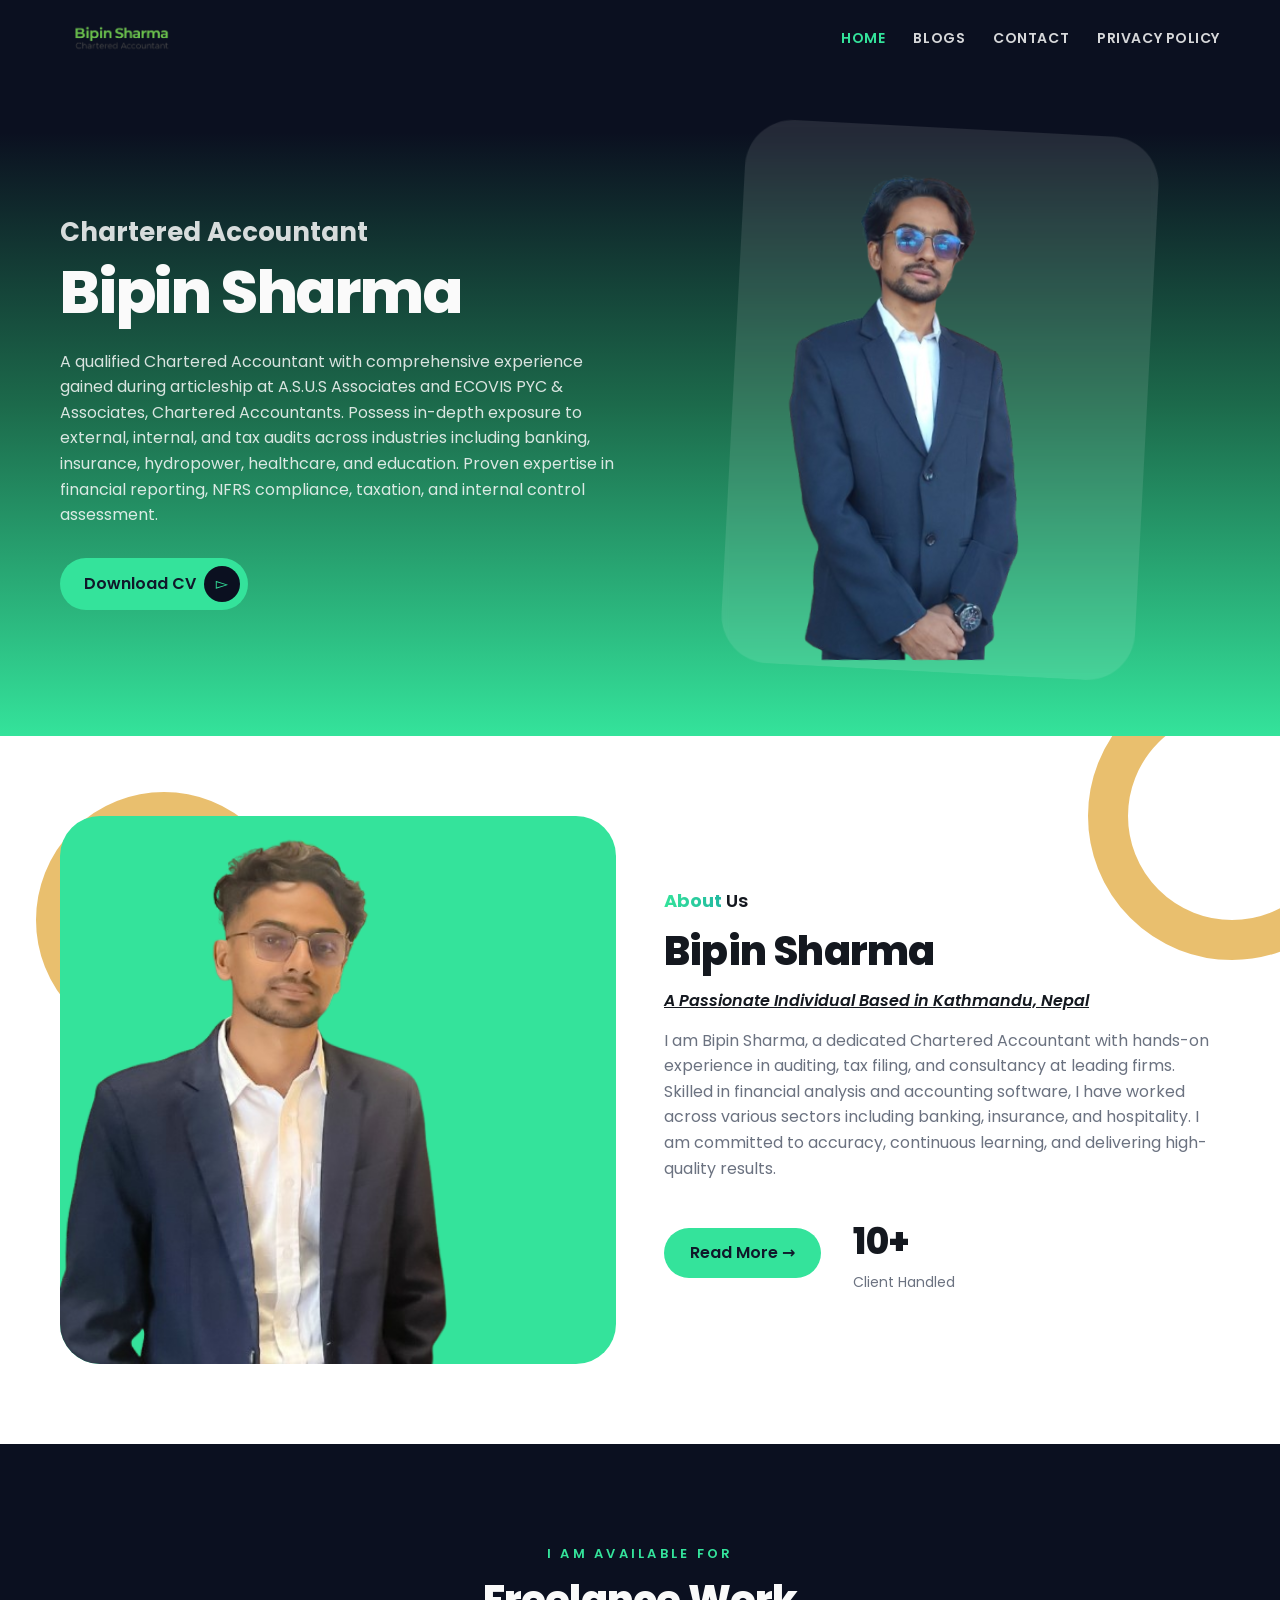
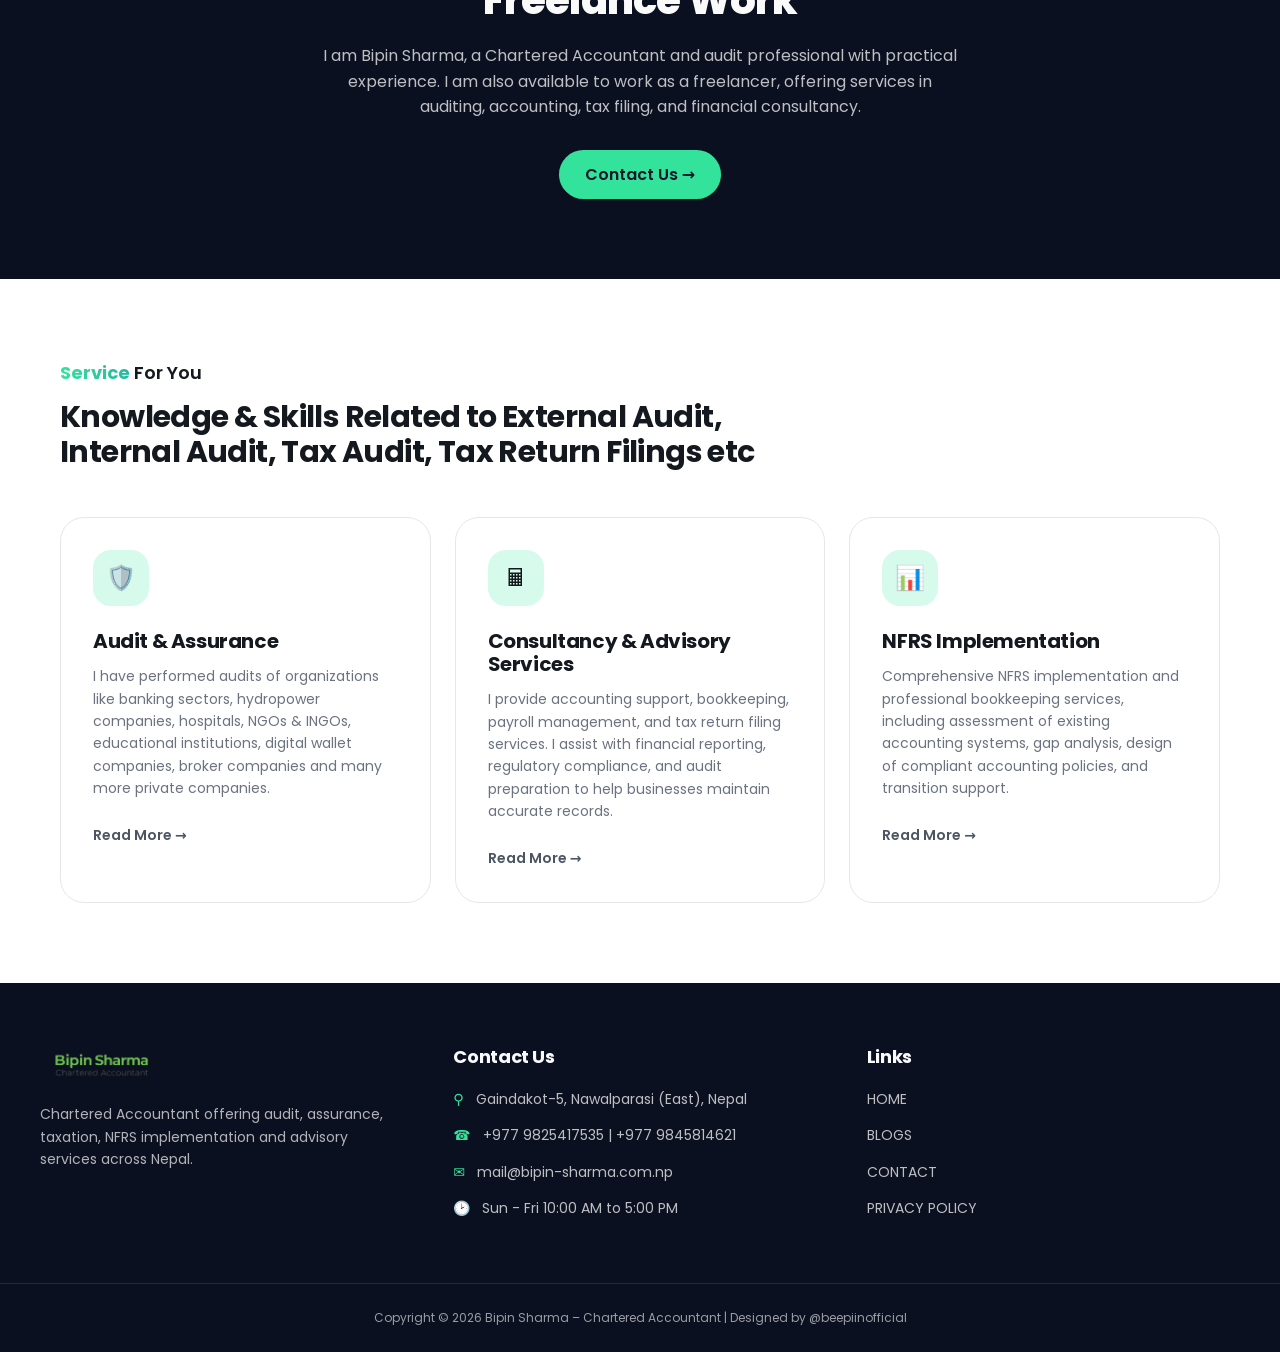
==== public/static/index.html @ dfc9b2ae "Changes Co-authored-by: beepiin <72366888+beepiin@users.noreply.github.com>" ====
<!DOCTYPE html>
<html lang="en">
<head>
  <meta charset="utf-8" />
  <meta name="viewport" content="width=device-width, initial-scale=1" />
  <title>Bipin Sharma — Chartered Accountant in Kathmandu, Nepal</title>
  <meta name="description" content="Bipin Sharma is a Chartered Accountant offering external, internal and tax audit, NFRS implementation, bookkeeping and financial advisory services in Nepal." />
  <meta property="og:title" content="Bipin Sharma — Chartered Accountant" />
  <meta property="og:description" content="Audit & assurance, taxation, NFRS implementation and consultancy services across banking, hydropower, healthcare and education sectors." />
  <meta property="og:type" content="website" />
  <meta name="twitter:card" content="summary_large_image" />
  <link rel="icon" href="/favicon.png" type="image/png" />
  <link rel="preconnect" href="https://fonts.googleapis.com" />
  <link rel="preconnect" href="https://fonts.gstatic.com" crossorigin />
  <link href="https://fonts.googleapis.com/css2?family=Poppins:wght@400;500;600;700;800&display=swap" rel="stylesheet" />
  <link rel="stylesheet" href="styles.css" />
</head>
<body>
  <!-- Header -->
  <header class="site-header">
    <div class="header-inner">
      <a href="index.html">
        <img src="assets/logo.png" alt="Bipin Sharma – Chartered Accountant" class="logo" />
      </a>
      <nav class="nav">
        <a href="index.html" class="active">HOME</a>
        <a href="blogs.html">BLOGS</a>
        <a href="contact.html">CONTACT</a>
        <a href="privacy-policy.html">PRIVACY POLICY</a>
      </nav>
      <button class="menu-btn" id="menuBtn" aria-label="Toggle menu">&#9776;</button>
    </div>
    <nav class="mobile-nav" id="mobileNav">
      <a href="index.html" class="active">HOME</a>
      <a href="blogs.html">BLOGS</a>
      <a href="contact.html">CONTACT</a>
      <a href="privacy-policy.html">PRIVACY POLICY</a>
    </nav>
  </header>

  <!-- Hero -->
  <section class="hero">
    <div class="container hero-grid">
      <div class="hero-copy">
        <p class="eyebrow">Chartered Accountant</p>
        <h1>Bipin Sharma</h1>
        <p>
          A qualified Chartered Accountant with comprehensive experience gained during
          articleship at A.S.U.S Associates and ECOVIS PYC &amp; Associates, Chartered
          Accountants. Possess in-depth exposure to external, internal, and tax audits across
          industries including banking, insurance, hydropower, healthcare, and education.
          Proven expertise in financial reporting, NFRS compliance, taxation, and internal
          control assessment.
        </p>
        <a href="#" class="btn btn-cv">
          Download CV
          <span class="circle">&#9659;</span>
        </a>
      </div>
      <div class="hero-img-wrap">
        <div class="hero-frame">
          <img src="assets/hero.png" alt="Bipin Sharma, Chartered Accountant" />
        </div>
      </div>
    </div>
  </section>

  <!-- About -->
  <section class="section about">
    <span class="ring-blob" style="top:-64px; right:-96px; height:288px; width:288px;"></span>
    <div class="container about-grid">
      <div style="position:relative;">
        <span class="ring-blob" style="top:-24px; left:-24px; height:256px; width:256px;"></span>
        <img src="assets/about.png" alt="Portrait of Bipin Sharma" style="position:relative;" />
      </div>
      <div>
        <p class="eyebrow-green"><span class="grad-green">About</span> Us</p>
        <h2>Bipin Sharma</h2>
        <p class="tagline">A Passionate Individual Based in Kathmandu, Nepal</p>
        <p class="body">
          I am Bipin Sharma, a dedicated Chartered Accountant with hands-on experience in
          auditing, tax filing, and consultancy at leading firms. Skilled in financial analysis
          and accounting software, I have worked across various sectors including banking,
          insurance, and hospitality. I am committed to accuracy, continuous learning, and
          delivering high-quality results.
        </p>
        <div class="about-actions">
          <a href="contact.html" class="btn">Read More &rarr;</a>
          <div>
            <p class="counter">10+</p>
            <p class="counter-label">Client Handled</p>
          </div>
        </div>
      </div>
    </div>
  </section>

  <!-- Freelance CTA -->
  <section class="section freelance">
    <div class="container">
      <p class="kicker">I Am Available For</p>
      <h2>Freelance Work</h2>
      <p>
        I am Bipin Sharma, a Chartered Accountant and audit professional with practical
        experience. I am also available to work as a freelancer, offering services in auditing,
        accounting, tax filing, and financial consultancy.
      </p>
      <a href="contact.html" class="btn">Contact Us &rarr;</a>
    </div>
  </section>

  <!-- Services -->
  <section class="section">
    <div class="container">
      <p class="eyebrow-green"><span class="grad-green">Service</span> For You</p>
      <h2 class="section-title">
        Knowledge &amp; Skills Related to External Audit, Internal Audit, Tax Audit, Tax Return
        Filings etc
      </h2>
      <div class="cards">
        <article class="card">
          <span class="icon">&#128737;&#65039;</span>
          <h3>Audit &amp; Assurance</h3>
          <p>
            I have performed audits of organizations like banking sectors, hydropower companies,
            hospitals, NGOs &amp; INGOs, educational institutions, digital wallet companies, broker
            companies and many more private companies.
          </p>
          <a href="contact.html" class="link-more">Read More &rarr;</a>
        </article>
        <article class="card">
          <span class="icon">&#128425;&#65039;</span>
          <h3>Consultancy &amp; Advisory Services</h3>
          <p>
            I provide accounting support, bookkeeping, payroll management, and tax return filing
            services. I assist with financial reporting, regulatory compliance, and audit
            preparation to help businesses maintain accurate records.
          </p>
          <a href="contact.html" class="link-more">Read More &rarr;</a>
        </article>
        <article class="card">
          <span class="icon">&#128202;</span>
          <h3>NFRS Implementation</h3>
          <p>
            Comprehensive NFRS implementation and professional bookkeeping services, including
            assessment of existing accounting systems, gap analysis, design of compliant accounting
            policies, and transition support.
          </p>
          <a href="contact.html" class="link-more">Read More &rarr;</a>
        </article>
      </div>
    </div>
  </section>

  <!-- Footer -->
  <footer class="site-footer">
    <div class="container footer-grid">
      <div>
        <img src="assets/logo.png" alt="Bipin Sharma – Chartered Accountant" class="logo" />
        <p class="footer-about">
          Chartered Accountant offering audit, assurance, taxation, NFRS implementation and
          advisory services across Nepal.
        </p>
      </div>
      <div>
        <h3>Contact Us</h3>
        <ul>
          <li><span class="ico">&#9906;</span> Gaindakot-5, Nawalparasi (East), Nepal</li>
          <li>
            <span class="ico">&#9742;</span>
            <span>
              <a href="tel:+9779825417535">+977 9825417535</a> |
              <a href="tel:+9779845814621">+977 9845814621</a>
            </span>
          </li>
          <li><span class="ico">&#9993;</span> <a href="mailto:mail@bipin-sharma.com.np">mail@bipin-sharma.com.np</a></li>
          <li><span class="ico">&#128337;</span> Sun - Fri 10:00 AM to 5:00 PM</li>
        </ul>
      </div>
      <div>
        <h3>Links</h3>
        <ul>
          <li><a href="index.html">HOME</a></li>
          <li><a href="blogs.html">BLOGS</a></li>
          <li><a href="contact.html">CONTACT</a></li>
          <li><a href="privacy-policy.html">PRIVACY POLICY</a></li>
        </ul>
      </div>
    </div>
    <div class="footer-bottom">
      Copyright &copy; <span id="year">2026</span> Bipin Sharma – Chartered Accountant | Designed by
      @beepiinofficial
    </div>
  </footer>

  <script src="script.js"></script>
</body>
</html>
---- public/static/styles.css ----
:root {
  --ink: #0b1020;
  --ink-fg: #fafafa;
  --primary: #34e39b;
  --primary-fg: #10182a;
  --bg: #ffffff;
  --fg: #14181f;
  --muted: #6b7280;
  --border: #e5e7eb;
  --gold: #e6b455;
  --radius: 0.75rem;
}

* { box-sizing: border-box; margin: 0; padding: 0; }

body {
  font-family: "Poppins", ui-sans-serif, system-ui, sans-serif;
  background: var(--bg);
  color: var(--fg);
  line-height: 1.6;
}

h1, h2, h3 { letter-spacing: -0.02em; line-height: 1.15; }
img { max-width: 100%; display: block; }
a { color: inherit; text-decoration: none; }

.container { max-width: 1200px; margin: 0 auto; padding: 0 20px; }
.section { padding: 80px 0; }

/* ---------- Header ---------- */
.site-header {
  position: absolute; inset: 0 0 auto 0; z-index: 50;
}
.header-inner {
  display: flex; align-items: center; justify-content: space-between;
  padding: 20px; max-width: 1200px; margin: 0 auto;
}
.logo { height: 36px; width: auto; }
.nav { display: flex; gap: 28px; }
.nav a {
  font-size: 14px; font-weight: 600; letter-spacing: 0.04em;
  color: rgba(250, 250, 250, 0.85); transition: color 0.2s;
}
.nav a:hover, .nav a.active { color: var(--primary); }
.menu-btn {
  display: none; background: none; border: 0; color: var(--ink-fg);
  padding: 8px; cursor: pointer; font-size: 22px; line-height: 1;
}
.mobile-nav {
  display: none; flex-direction: column; gap: 4px;
  margin: 0 16px 8px; padding: 12px; border-radius: 14px;
  background: rgba(11, 16, 32, 0.95);
}
.mobile-nav.open { display: flex; }
.mobile-nav a {
  padding: 10px 12px; border-radius: 8px; font-size: 14px; font-weight: 600;
  color: rgba(250, 250, 250, 0.85);
}
.mobile-nav a:hover { background: rgba(52, 227, 155, 0.15); color: var(--primary); }

/* ---------- Buttons ---------- */
.btn {
  display: inline-flex; align-items: center; gap: 8px;
  background: var(--primary); color: var(--primary-fg);
  padding: 12px 26px; border-radius: 999px; font-weight: 600;
  transition: transform 0.2s;
}
.btn:hover { transform: scale(1.03); }
.btn-cv { padding: 8px 8px 8px 24px; }
.btn-cv .circle {
  display: inline-flex; align-items: center; justify-content: center;
  height: 36px; width: 36px; border-radius: 999px;
  background: var(--ink); color: var(--primary);
}
.link-more {
  display: inline-flex; align-items: center; gap: 8px;
  font-size: 14px; font-weight: 600; color: #4b5563;
}
.link-more:hover { color: #16a06a; }

/* ---------- Hero ---------- */
.hero {
  background-image: linear-gradient(to bottom, var(--ink) 0%, var(--ink) 18%, #1c6a4b 55%, var(--primary) 100%);
  padding-top: 128px; position: relative; overflow: hidden;
}
.hero-grid {
  display: grid; gap: 40px; align-items: center; padding-bottom: 64px;
}
.hero-copy { color: var(--ink-fg); }
.hero-copy .eyebrow { font-size: 26px; font-weight: 700; }
.hero-copy h1 { font-size: 48px; font-weight: 800; margin-top: 4px; }
.hero-copy p { margin-top: 22px; max-width: 620px; color: rgba(250, 250, 250, 0.85); }
.hero-copy .btn { margin-top: 30px; }
.hero-img-wrap {
  display: flex; justify-content: center; position: relative;
}
.hero-frame {
  transform: rotate(3deg); border-radius: 3rem; padding: 12px;
  background: rgba(250, 250, 250, 0.1); backdrop-filter: blur(4px);
}
.hero-frame img {
  transform: rotate(-3deg); border-radius: 2.5rem;
  max-height: 520px; object-fit: contain; margin: 0 auto;
}

/* ---------- About ---------- */
.about { position: relative; overflow: hidden; }
.about-grid { display: grid; gap: 48px; align-items: center; }
.about img { border-radius: 2.5rem; background: var(--primary); width: 100%; object-fit: cover; }
.ring-blob {
  position: absolute; border-radius: 999px; border: 2.5rem solid var(--gold);
  opacity: 0.85; display: none;
}
.eyebrow-green { font-size: 18px; font-weight: 600; }
.grad-green {
  background-image: linear-gradient(90deg, var(--primary), #22b8a0);
  -webkit-background-clip: text; background-clip: text; color: transparent; font-weight: 700;
}
.about h2 { font-size: 40px; font-weight: 800; margin-top: 12px; }
.about .tagline { margin-top: 14px; font-weight: 600; font-style: italic; text-decoration: underline; }
.about .body { margin-top: 14px; color: var(--muted); }
.about-actions { margin-top: 32px; display: flex; flex-wrap: wrap; align-items: center; gap: 32px; }
.counter { font-size: 36px; font-weight: 800; }
.counter-label { font-size: 14px; color: var(--muted); }

/* ---------- Freelance ---------- */
.freelance { background: var(--ink); color: var(--ink-fg); text-align: center; }
.freelance .kicker {
  font-size: 13px; font-weight: 600; letter-spacing: 0.25em;
  text-transform: uppercase; color: var(--primary);
}
.freelance h2 { font-size: 40px; font-weight: 800; margin-top: 12px; }
.freelance p { max-width: 640px; margin: 20px auto 0; color: rgba(250, 250, 250, 0.75); }
.freelance .btn { margin-top: 30px; }

/* ---------- Cards ---------- */
.section-title { margin-top: 12px; font-size: 26px; font-weight: 700; max-width: 780px; }
.cards { display: grid; gap: 24px; margin-top: 48px; }
.card {
  border: 1px solid var(--border); border-radius: 24px; background: #fff;
  padding: 32px; transition: box-shadow 0.2s;
}
.card:hover { box-shadow: 0 20px 40px -20px rgba(0, 0, 0, 0.25); }
.card .icon {
  display: flex; align-items: center; justify-content: center;
  height: 56px; width: 56px; border-radius: 18px;
  background: rgba(52, 227, 155, 0.2); font-size: 24px;
}
.card h3 { margin-top: 24px; font-size: 20px; font-weight: 700; }
.card p { margin-top: 12px; font-size: 14px; color: var(--muted); }
.card .link-more { margin-top: 24px; }

/* ---------- Page hero ---------- */
.page-hero {
  background-image: linear-gradient(to bottom, var(--ink) 0%, var(--ink) 18%, #1c6a4b 55%, var(--primary) 100%);
  padding: 144px 0 80px; color: var(--ink-fg);
}
.page-hero h1 { font-size: 44px; font-weight: 800; }
.page-hero p { margin-top: 12px; max-width: 640px; color: rgba(250, 250, 250, 0.85); }

/* ---------- Contact ---------- */
.two-col { display: grid; gap: 40px; }
.info-card { display: flex; gap: 16px; border: 1px solid var(--border); border-radius: 18px; padding: 24px; }
.info-card .icon {
  display: flex; align-items: center; justify-content: center; flex: none;
  height: 44px; width: 44px; border-radius: 12px; background: rgba(52, 227, 155, 0.2);
}
.info-card .label { font-size: 14px; font-weight: 600; color: var(--muted); }
.info-card .value { margin-top: 4px; font-weight: 500; }
.form { border: 1px solid var(--border); border-radius: 24px; background: #fff; padding: 32px; }
.form h2 { font-size: 24px; font-weight: 700; }
.form input, .form textarea {
  width: 100%; margin-top: 16px; border: 1px solid var(--border); border-radius: 12px;
  padding: 12px 16px; font: inherit; font-size: 14px; outline: none; background: #fff;
}
.form input:focus, .form textarea:focus { border-color: var(--primary); box-shadow: 0 0 0 3px rgba(52, 227, 155, 0.25); }
.form .btn { margin-top: 20px; border: 0; cursor: pointer; font: inherit; font-weight: 600; }
.form-status { margin-top: 14px; font-size: 14px; font-weight: 600; color: #16a06a; }

/* ---------- Prose / posts ---------- */
.prose { max-width: 760px; margin: 0 auto; }
.prose h2 { font-size: 24px; font-weight: 700; margin-top: 40px; }
.prose h2:first-child { margin-top: 0; }
.prose p { margin-top: 12px; color: var(--muted); }
.post-date { font-size: 12px; font-weight: 600; letter-spacing: 0.15em; text-transform: uppercase; color: var(--muted); }

/* ---------- Footer ---------- */
.site-footer { background: var(--ink); color: var(--ink-fg); }
.footer-grid { display: grid; gap: 40px; padding: 64px 0; }
.site-footer h3 { font-size: 18px; font-weight: 700; }
.site-footer ul { list-style: none; margin-top: 20px; display: grid; gap: 14px; font-size: 14px; color: rgba(250, 250, 250, 0.75); }
.site-footer li { display: flex; gap: 12px; }
.site-footer a:hover { color: var(--primary); }
.footer-about { max-width: 360px; margin-top: 20px; font-size: 14px; color: rgba(250, 250, 250, 0.7); }
.footer-bottom {
  border-top: 1px solid rgba(250, 250, 250, 0.1); padding: 24px 0;
  text-align: center; font-size: 12px; color: rgba(250, 250, 250, 0.6);
}
.ico { color: var(--primary); flex: none; }

/* ---------- Responsive ---------- */
@media (min-width: 768px) {
  .hero-grid, .about-grid, .two-col { grid-template-columns: 1fr 1fr; }
  .cards { grid-template-columns: repeat(3, 1fr); }
  .footer-grid { grid-template-columns: repeat(3, 1fr); }
  .hero-copy h1 { font-size: 60px; }
  .ring-blob { display: block; }
  .section-title { font-size: 30px; }
}

@media (max-width: 767px) {
  .nav { display: none; }
  .menu-btn { display: block; }
}
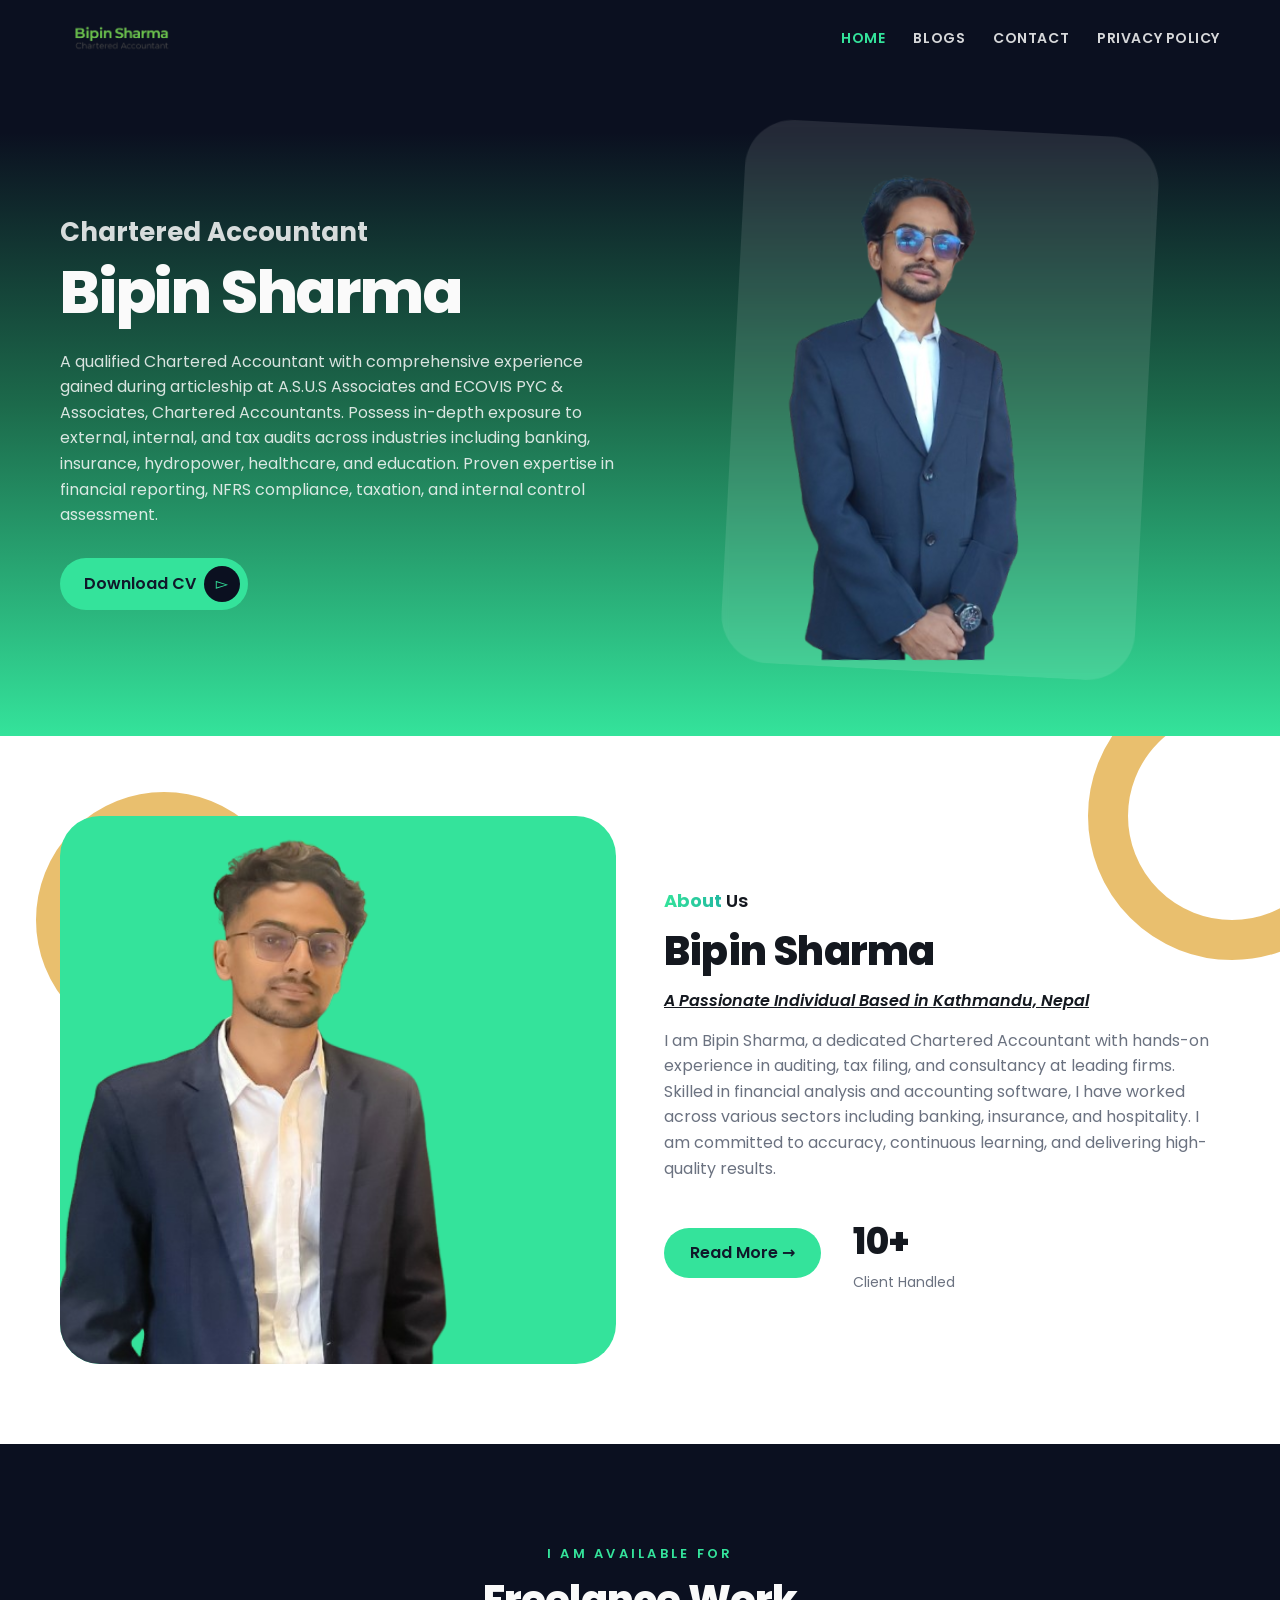
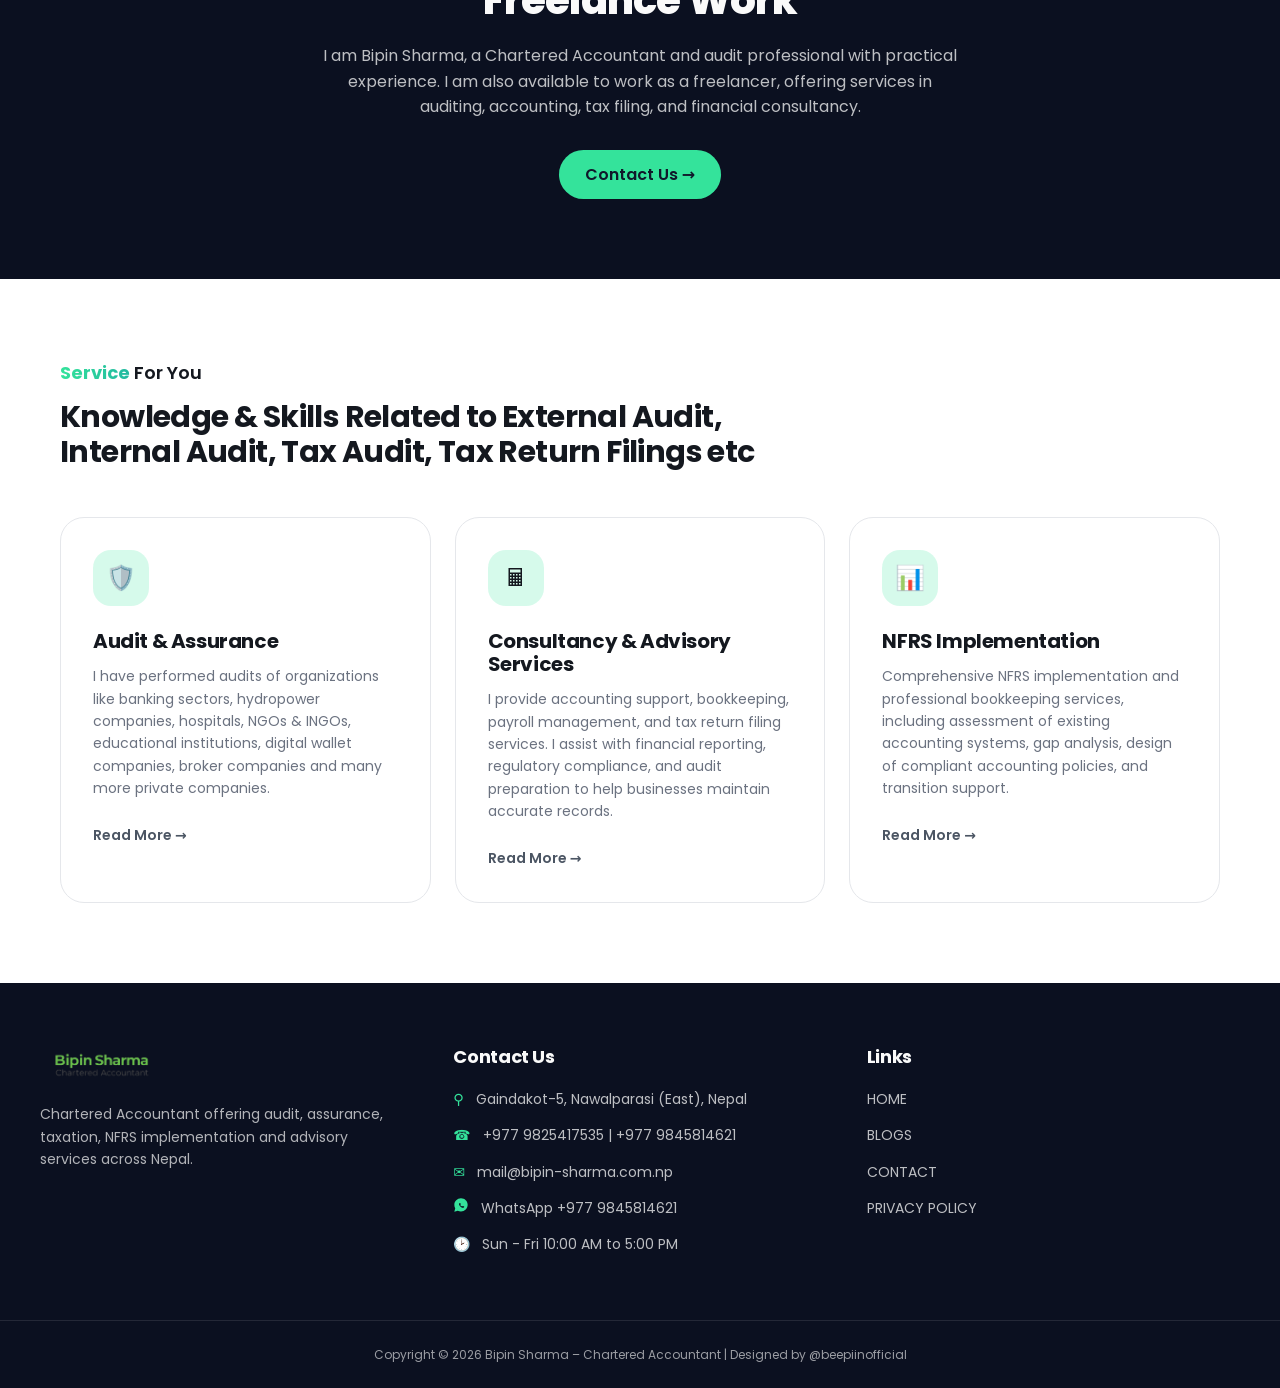
==== commit 0520359e: "Changes Co-authored-by: beepiin <72366888+beepiin@users.noreply.github.com>" ====
--- a/public/static/index.html
+++ b/public/static/index.html
@@ -52,7 +52,7 @@
           Proven expertise in financial reporting, NFRS compliance, taxation, and internal
           control assessment.
         </p>
-        <a href="#" class="btn btn-cv">
+        <a href="/__l5e/assets-v1/0babdce4-8a03-471b-b3fe-652994995b93/Bipin_Sharma_CV.pdf" class="btn btn-cv" target="_blank" rel="noopener">
           Download CV
           <span class="circle">&#9659;</span>
         </a>
@@ -174,6 +174,7 @@
             </span>
           </li>
           <li><span class="ico">&#9993;</span> <a href="mailto:mail@bipin-sharma.com.np">mail@bipin-sharma.com.np</a></li>
+          <li><span class="ico"><svg width="16" height="16" viewBox="0 0 24 24" fill="currentColor" aria-hidden="true" style="display:block;"><path d="M12 2C6.48 2 2 6.48 2 12c0 1.82.49 3.53 1.35 5L2 22l5.11-1.34C8.6 21.4 10.26 21.8 12 21.8c5.52 0 10-4.48 10-10S17.52 2 12 2zm4.93 13.16c-.2.56-1.13 1.03-1.58 1.09-.42.06-.82.09-1.21-.03-.28-.09-.63-.22-1.08-.43-1.9-.85-3.14-2.82-3.23-2.95-.09-.14-.78-1.04-.78-1.98 0-.95.5-1.4.67-1.59.18-.19.39-.24.51-.24.13 0 .25 0 .36.01.12.01.28-.04.43.33.15.37.53 1.29.58 1.38.05.09.08.2.02.32-.07.13-.1.2-.2.31-.1.11-.21.23-.3.3-.1.08-.2.18-.14.35.06.18.29.95 1.31 1.53.9.5 1.62.54 1.89.47.28-.07.36-.17.52-.35.16-.18.28-.24.45-.14.17.09 1.07.51 1.26.6.19.09.31.14.35.23.05.08.05.49-.14 1.04z"/></svg></span> <a href="https://wa.me/9779845814621" target="_blank" rel="noopener">WhatsApp +977 9845814621</a></li>
           <li><span class="ico">&#128337;</span> Sun - Fri 10:00 AM to 5:00 PM</li>
         </ul>
       </div>
--- a/public/static/styles.css
+++ b/public/static/styles.css
@@ -184,6 +184,18 @@
 .prose p { margin-top: 12px; color: var(--muted); }
 .post-date { font-size: 12px; font-weight: 600; letter-spacing: 0.15em; text-transform: uppercase; color: var(--muted); }
 
+/* Single blog post page */
+.post-wrap { max-width: 760px; }
+.post-full h1 { margin-top: 12px; font-size: clamp(28px, 4vw, 40px); font-weight: 800; line-height: 1.2; }
+.post-body { margin-top: 32px; font-size: 16px; line-height: 1.8; color: var(--ink); }
+.post-body p { margin: 0 0 16px; }
+.post-body img { max-width: 100%; height: auto; border-radius: 12px; margin: 16px 0; }
+.post-body h2, .post-body h3, .post-body h4 { margin: 32px 0 12px; font-weight: 700; }
+.post-body ul, .post-body ol { margin: 0 0 16px 24px; }
+.post-body a { color: var(--primary); }
+.post-body blockquote { margin: 16px 0; padding: 12px 20px; border-left: 4px solid var(--primary); background: rgba(0, 0, 0, 0.04); border-radius: 0 8px 8px 0; }
+.post-original { margin-top: 40px; padding-top: 24px; border-top: 1px solid rgba(0, 0, 0, 0.08); font-size: 14px; }
+
 /* ---------- Footer ---------- */
 .site-footer { background: var(--ink); color: var(--ink-fg); }
 .footer-grid { display: grid; gap: 40px; padding: 64px 0; }
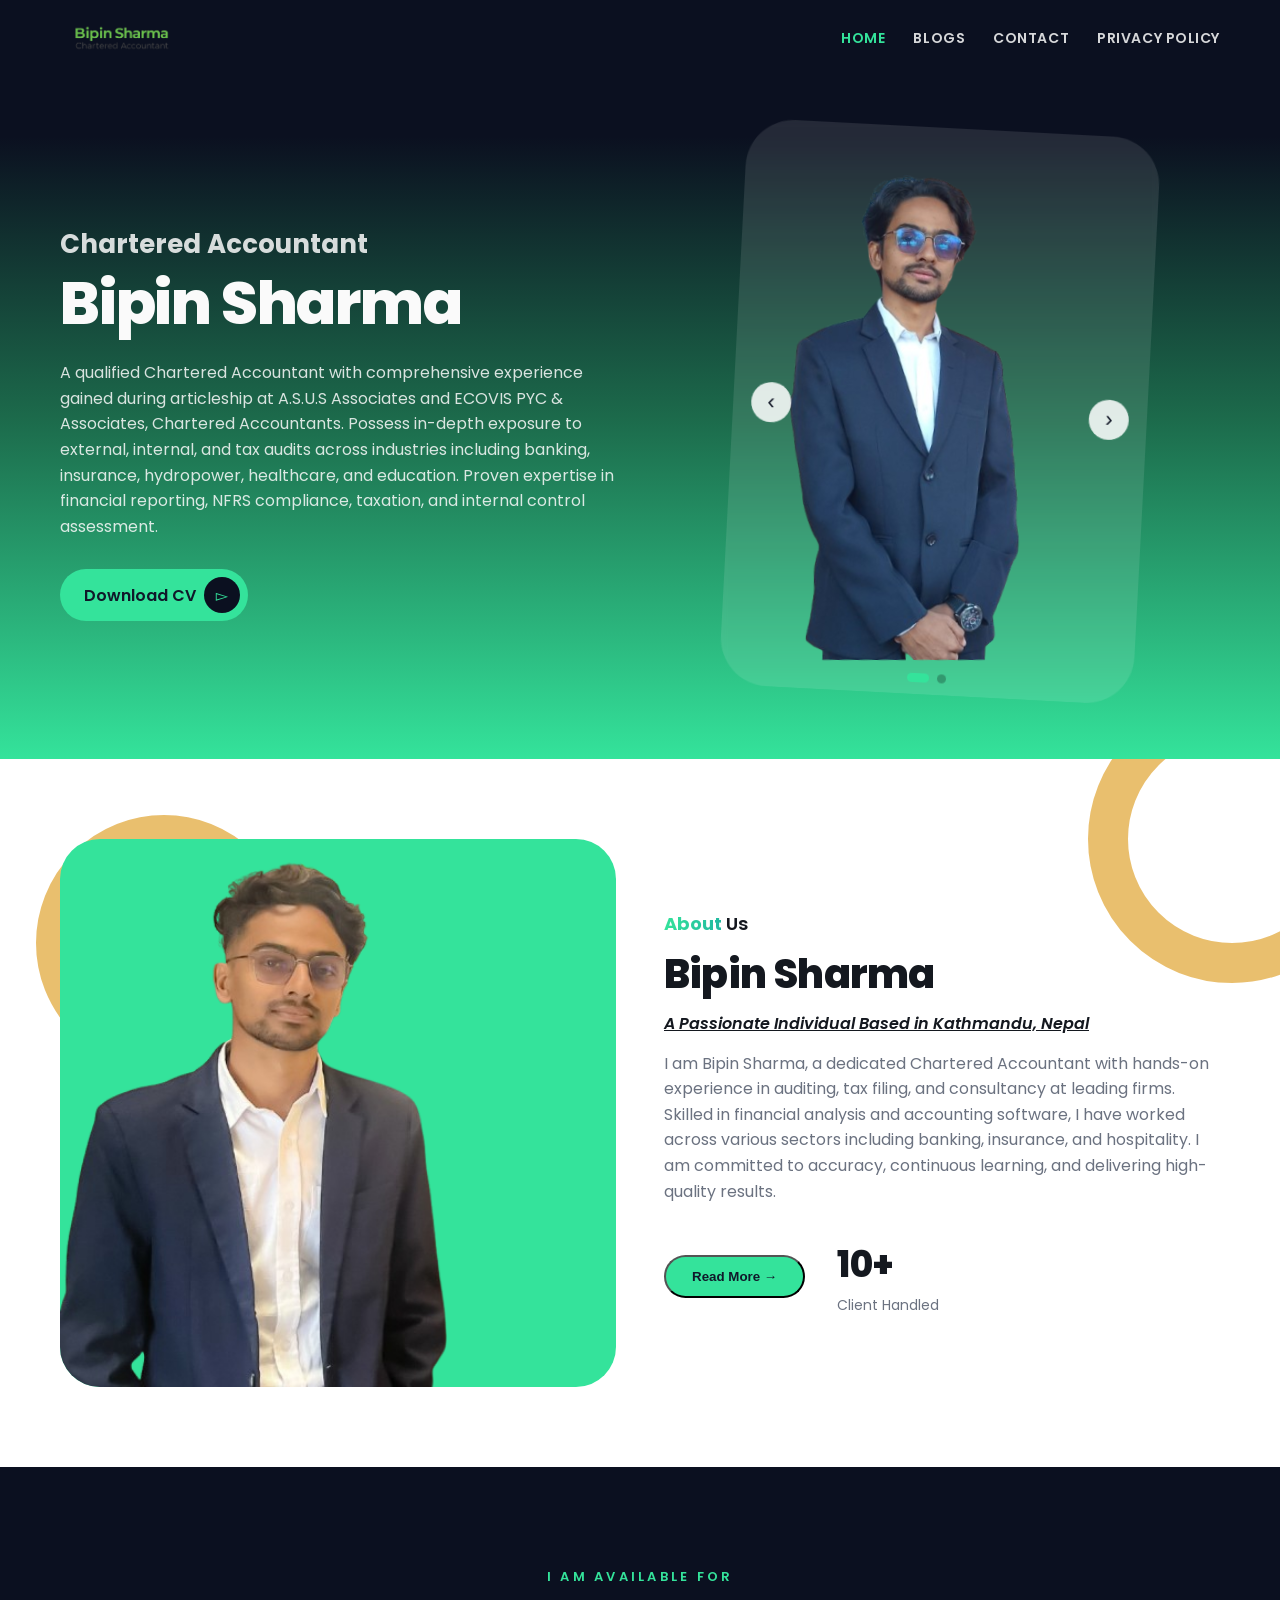
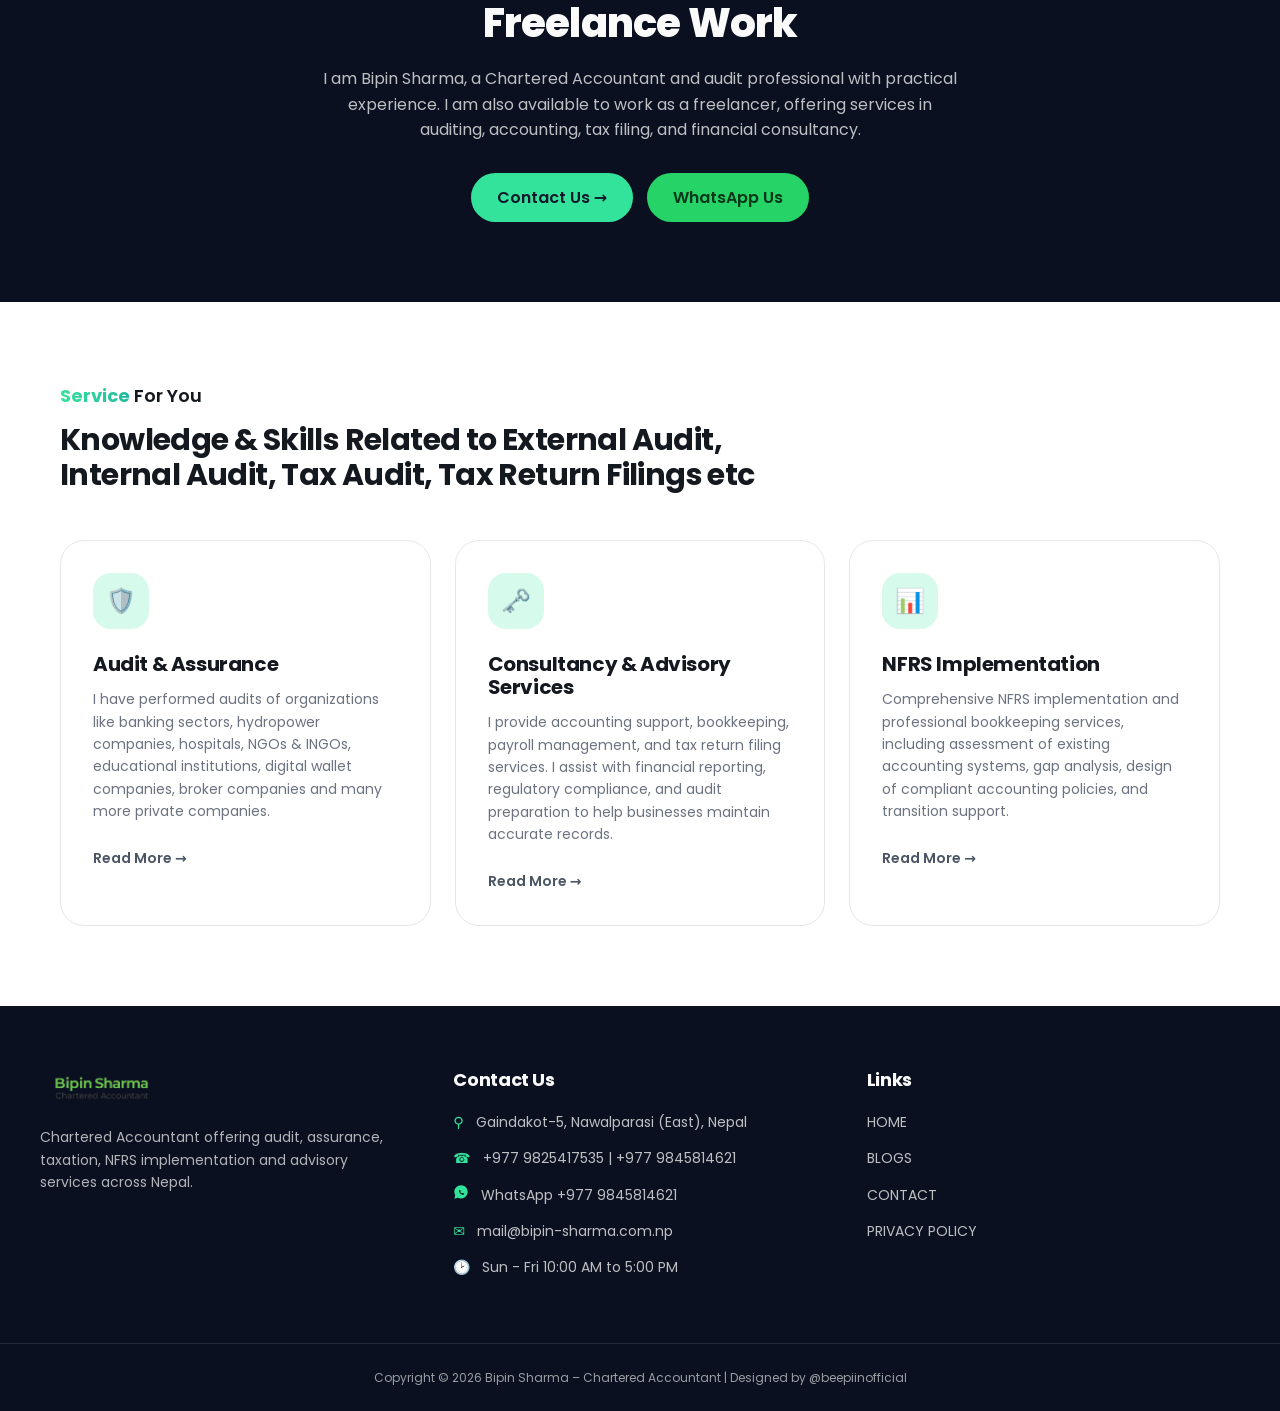
==== commit 1c99be45: "Changes Co-authored-by: beepiin <72366888+beepiin@users.noreply.github.com>" ====
--- a/public/static/index.html
+++ b/public/static/index.html
@@ -42,24 +42,24 @@
   <section class="hero">
     <div class="container hero-grid">
       <div class="hero-copy">
-        <p class="eyebrow">Chartered Accountant</p>
-        <h1>Bipin Sharma</h1>
-        <p>
-          A qualified Chartered Accountant with comprehensive experience gained during
-          articleship at A.S.U.S Associates and ECOVIS PYC &amp; Associates, Chartered
-          Accountants. Possess in-depth exposure to external, internal, and tax audits across
-          industries including banking, insurance, hydropower, healthcare, and education.
-          Proven expertise in financial reporting, NFRS compliance, taxation, and internal
-          control assessment.
-        </p>
-        <a href="/__l5e/assets-v1/0babdce4-8a03-471b-b3fe-652994995b93/Bipin_Sharma_CV.pdf" class="btn btn-cv" target="_blank" rel="noopener">
-          Download CV
+        <p class="eyebrow" data-c="home.eyebrow">Chartered Accountant</p>
+        <h1 data-c="home.name">Bipin Sharma</h1>
+        <p data-c="home.intro">A qualified Chartered Accountant with comprehensive experience gained during articleship at A.S.U.S Associates and ECOVIS PYC &amp; Associates, Chartered Accountants. Possess in-depth exposure to external, internal, and tax audits across industries including banking, insurance, hydropower, healthcare, and education. Proven expertise in financial reporting, NFRS compliance, taxation, and internal control assessment.</p>
+        <a href="assets/Bipin_Sharma_CV.pdf" class="btn btn-cv" download="Bipin_Sharma_CV.pdf" target="_blank" rel="noopener">
+          <span data-c="home.cvLabel">Download CV</span>
           <span class="circle">&#9659;</span>
         </a>
       </div>
       <div class="hero-img-wrap">
         <div class="hero-frame">
-          <img src="assets/hero.png" alt="Bipin Sharma, Chartered Accountant" />
+          <div class="slider" id="heroSlider">
+            <div class="slides" id="heroSlides">
+              <img src="assets/hero.png" alt="Bipin Sharma, Chartered Accountant" class="slide is-active" />
+            </div>
+            <button class="slider-nav prev" id="heroPrev" aria-label="Previous photo">&#8249;</button>
+            <button class="slider-nav next" id="heroNext" aria-label="Next photo">&#8250;</button>
+            <div class="slider-dots" id="heroDots"></div>
+          </div>
         </div>
       </div>
     </div>
@@ -75,20 +75,14 @@
       </div>
       <div>
         <p class="eyebrow-green"><span class="grad-green">About</span> Us</p>
-        <h2>Bipin Sharma</h2>
-        <p class="tagline">A Passionate Individual Based in Kathmandu, Nepal</p>
-        <p class="body">
-          I am Bipin Sharma, a dedicated Chartered Accountant with hands-on experience in
-          auditing, tax filing, and consultancy at leading firms. Skilled in financial analysis
-          and accounting software, I have worked across various sectors including banking,
-          insurance, and hospitality. I am committed to accuracy, continuous learning, and
-          delivering high-quality results.
-        </p>
+        <h2 data-c="home.aboutTitle">Bipin Sharma</h2>
+        <p class="tagline" data-c="home.aboutTagline">A Passionate Individual Based in Kathmandu, Nepal</p>
+        <p class="body" data-c="home.aboutBody">I am Bipin Sharma, a dedicated Chartered Accountant with hands-on experience in auditing, tax filing, and consultancy at leading firms.</p>
         <div class="about-actions">
-          <a href="contact.html" class="btn">Read More &rarr;</a>
+          <button type="button" class="btn" id="aboutMore">Read More &rarr;</button>
           <div>
-            <p class="counter">10+</p>
-            <p class="counter-label">Client Handled</p>
+            <p class="counter" data-c="home.counter">10+</p>
+            <p class="counter-label" data-c="home.counterLabel">Client Handled</p>
           </div>
         </div>
       </div>
@@ -98,14 +92,13 @@
   <!-- Freelance CTA -->
   <section class="section freelance">
     <div class="container">
-      <p class="kicker">I Am Available For</p>
-      <h2>Freelance Work</h2>
-      <p>
-        I am Bipin Sharma, a Chartered Accountant and audit professional with practical
-        experience. I am also available to work as a freelancer, offering services in auditing,
-        accounting, tax filing, and financial consultancy.
-      </p>
-      <a href="contact.html" class="btn">Contact Us &rarr;</a>
+      <p class="kicker" data-c="home.freelanceKicker">I Am Available For</p>
+      <h2 data-c="home.freelanceTitle">Freelance Work</h2>
+      <p data-c="home.freelanceText">I am Bipin Sharma, a Chartered Accountant and audit professional with practical experience.</p>
+      <div class="freelance-actions">
+        <a href="contact.html" class="btn">Contact Us &rarr;</a>
+        <a href="https://wa.me/9779845814621" class="btn btn-wa" id="freelanceWa" target="_blank" rel="noopener">WhatsApp Us</a>
+      </div>
     </div>
   </section>
 
@@ -113,70 +106,32 @@
   <section class="section">
     <div class="container">
       <p class="eyebrow-green"><span class="grad-green">Service</span> For You</p>
-      <h2 class="section-title">
-        Knowledge &amp; Skills Related to External Audit, Internal Audit, Tax Audit, Tax Return
-        Filings etc
-      </h2>
-      <div class="cards">
-        <article class="card">
-          <span class="icon">&#128737;&#65039;</span>
-          <h3>Audit &amp; Assurance</h3>
-          <p>
-            I have performed audits of organizations like banking sectors, hydropower companies,
-            hospitals, NGOs &amp; INGOs, educational institutions, digital wallet companies, broker
-            companies and many more private companies.
-          </p>
-          <a href="contact.html" class="link-more">Read More &rarr;</a>
-        </article>
-        <article class="card">
-          <span class="icon">&#128425;&#65039;</span>
-          <h3>Consultancy &amp; Advisory Services</h3>
-          <p>
-            I provide accounting support, bookkeeping, payroll management, and tax return filing
-            services. I assist with financial reporting, regulatory compliance, and audit
-            preparation to help businesses maintain accurate records.
-          </p>
-          <a href="contact.html" class="link-more">Read More &rarr;</a>
-        </article>
-        <article class="card">
-          <span class="icon">&#128202;</span>
-          <h3>NFRS Implementation</h3>
-          <p>
-            Comprehensive NFRS implementation and professional bookkeeping services, including
-            assessment of existing accounting systems, gap analysis, design of compliant accounting
-            policies, and transition support.
-          </p>
-          <a href="contact.html" class="link-more">Read More &rarr;</a>
-        </article>
-      </div>
+      <h2 class="section-title" data-c="home.servicesTitle">Knowledge &amp; Skills Related to External Audit, Internal Audit, Tax Audit, Tax Return Filings etc</h2>
+      <div class="cards" id="servicesGrid"></div>
     </div>
   </section>
+
+  <!-- About modal -->
+  <div class="modal" id="aboutModal" hidden>
+    <div class="modal-backdrop" data-close></div>
+    <div class="modal-box" role="dialog" aria-modal="true" aria-labelledby="aboutModalTitle">
+      <button class="modal-close" type="button" data-close aria-label="Close">&times;</button>
+      <h2 id="aboutModalTitle" data-c="home.aboutTitle">Bipin Sharma</h2>
+      <p class="tagline" data-c="home.aboutTagline">A Passionate Individual Based in Kathmandu, Nepal</p>
+      <div class="modal-body" id="aboutModalBody"></div>
+    </div>
+  </div>
 
   <!-- Footer -->
   <footer class="site-footer">
     <div class="container footer-grid">
       <div>
         <img src="assets/logo.png" alt="Bipin Sharma – Chartered Accountant" class="logo" />
-        <p class="footer-about">
-          Chartered Accountant offering audit, assurance, taxation, NFRS implementation and
-          advisory services across Nepal.
-        </p>
+        <p class="footer-about" data-c="site.footerAbout">Chartered Accountant offering audit, assurance, taxation, NFRS implementation and advisory services across Nepal.</p>
       </div>
       <div>
         <h3>Contact Us</h3>
-        <ul>
-          <li><span class="ico">&#9906;</span> Gaindakot-5, Nawalparasi (East), Nepal</li>
-          <li>
-            <span class="ico">&#9742;</span>
-            <span>
-              <a href="tel:+9779825417535">+977 9825417535</a> |
-              <a href="tel:+9779845814621">+977 9845814621</a>
-            </span>
-          </li>
-          <li><span class="ico">&#9993;</span> <a href="mailto:mail@bipin-sharma.com.np">mail@bipin-sharma.com.np</a></li>
-          <li><span class="ico"><svg width="16" height="16" viewBox="0 0 24 24" fill="currentColor" aria-hidden="true" style="display:block;"><path d="M12 2C6.48 2 2 6.48 2 12c0 1.82.49 3.53 1.35 5L2 22l5.11-1.34C8.6 21.4 10.26 21.8 12 21.8c5.52 0 10-4.48 10-10S17.52 2 12 2zm4.93 13.16c-.2.56-1.13 1.03-1.58 1.09-.42.06-.82.09-1.21-.03-.28-.09-.63-.22-1.08-.43-1.9-.85-3.14-2.82-3.23-2.95-.09-.14-.78-1.04-.78-1.98 0-.95.5-1.4.67-1.59.18-.19.39-.24.51-.24.13 0 .25 0 .36.01.12.01.28-.04.43.33.15.37.53 1.29.58 1.38.05.09.08.2.02.32-.07.13-.1.2-.2.31-.1.11-.21.23-.3.3-.1.08-.2.18-.14.35.06.18.29.95 1.31 1.53.9.5 1.62.54 1.89.47.28-.07.36-.17.52-.35.16-.18.28-.24.45-.14.17.09 1.07.51 1.26.6.19.09.31.14.35.23.05.08.05.49-.14 1.04z"/></svg></span> <a href="https://wa.me/9779845814621" target="_blank" rel="noopener">WhatsApp +977 9845814621</a></li>
-          <li><span class="ico">&#128337;</span> Sun - Fri 10:00 AM to 5:00 PM</li>
-        </ul>
+        <ul id="footerContact"></ul>
       </div>
       <div>
         <h3>Links</h3>
@@ -190,7 +145,7 @@
     </div>
     <div class="footer-bottom">
       Copyright &copy; <span id="year">2026</span> Bipin Sharma – Chartered Accountant | Designed by
-      @beepiinofficial
+      <span data-c="site.designer">@beepiinofficial</span>
     </div>
   </footer>
 
--- a/public/static/styles.css
+++ b/public/static/styles.css
@@ -224,3 +224,46 @@
   .nav { display: none; }
   .menu-btn { display: block; }
 }
+
+/* ---------- Hero slider ---------- */
+.slider { position: relative; }
+.slides { position: relative; }
+.slide { display: none; width: 100%; }
+.slide.is-active { display: block; animation: fadeIn 0.5s ease; }
+@keyframes fadeIn { from { opacity: 0; } to { opacity: 1; } }
+.slider-nav {
+  position: absolute; top: 50%; transform: translateY(-50%);
+  height: 40px; width: 40px; border-radius: 999px; border: 0; cursor: pointer;
+  background: rgba(255, 255, 255, 0.85); color: var(--ink);
+  font-size: 22px; line-height: 1; display: none;
+}
+.slider-nav:hover { background: #fff; }
+.slider-nav.prev { left: 6px; }
+.slider-nav.next { right: 6px; }
+.slider.has-many .slider-nav { display: block; }
+.slider-dots { display: flex; gap: 8px; justify-content: center; margin-top: 14px; }
+.slider-dots button {
+  height: 9px; width: 9px; padding: 0; border: 0; border-radius: 999px; cursor: pointer;
+  background: rgba(0, 0, 0, 0.25);
+}
+.slider-dots button.is-active { background: var(--primary); width: 22px; }
+
+/* ---------- Freelance actions ---------- */
+.freelance-actions { display: flex; gap: 14px; justify-content: center; flex-wrap: wrap; }
+.btn-wa { background: #25d366; color: #06371a; }
+
+/* ---------- Modal ---------- */
+.modal { position: fixed; inset: 0; z-index: 60; display: flex; align-items: center; justify-content: center; padding: 20px; }
+.modal[hidden] { display: none; }
+.modal-backdrop { position: absolute; inset: 0; background: rgba(0, 0, 0, 0.55); }
+.modal-box {
+  position: relative; background: #fff; border-radius: 24px; padding: 32px;
+  max-width: 720px; width: 100%; max-height: 85vh; overflow-y: auto;
+  box-shadow: 0 30px 60px -20px rgba(0, 0, 0, 0.4);
+}
+.modal-box h2 { font-size: 28px; font-weight: 800; }
+.modal-close {
+  position: absolute; top: 14px; right: 16px; border: 0; background: transparent;
+  font-size: 28px; line-height: 1; cursor: pointer; color: var(--muted);
+}
+.modal-body p { margin-top: 14px; color: var(--muted); line-height: 1.75; }
